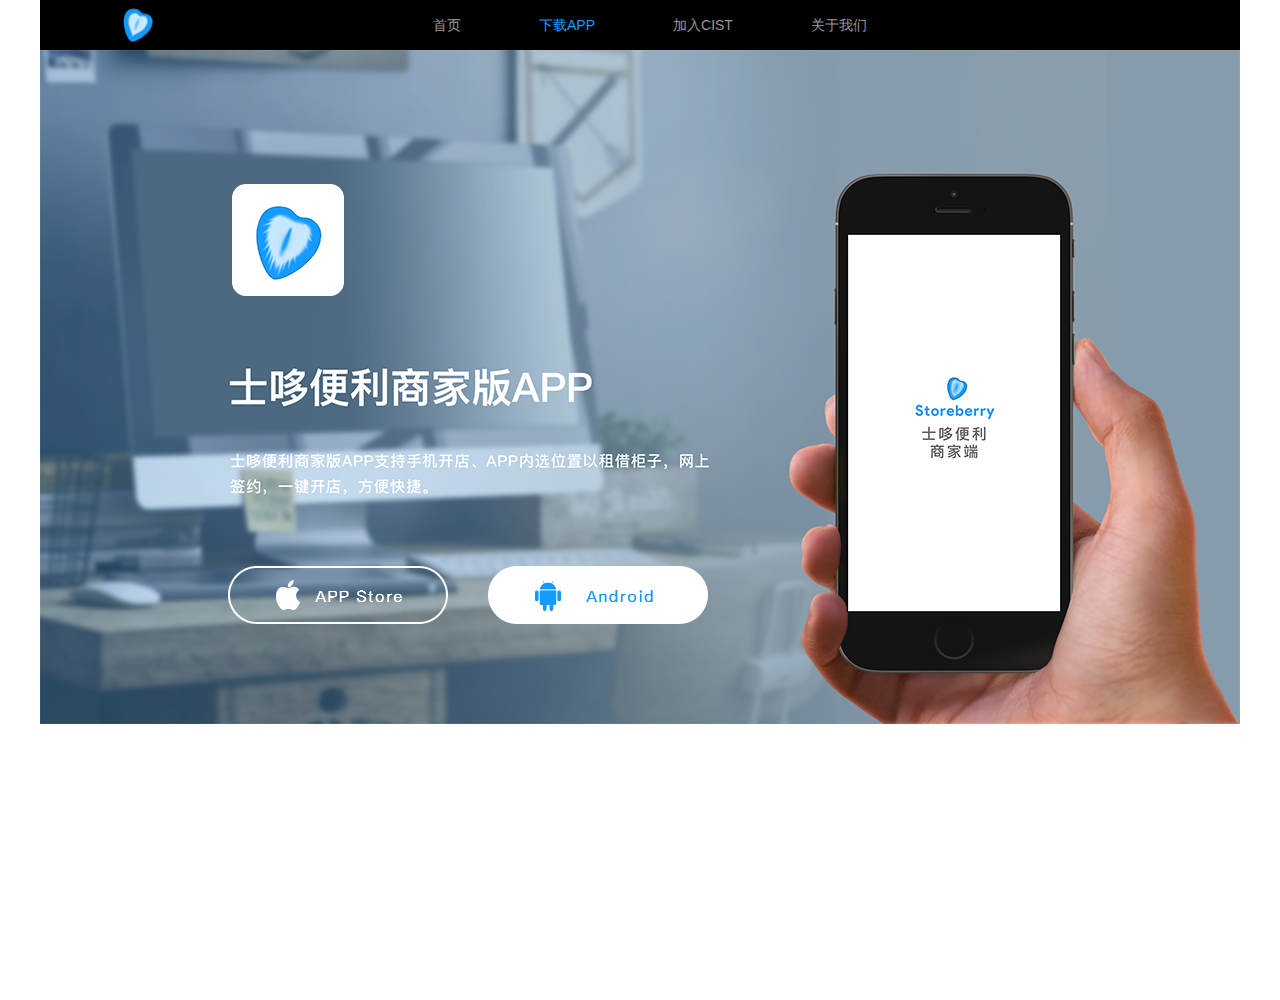
==== src/load.html @ d1dbcd14 "'3.21'" ====
<!DOCTYPE html>
<html lang="en">
<head>
    <meta charset="UTF-8">
    <meta name="viewport" content="width=device-width, initial-scale=1, maximum-scale=1, user-scalable=no">
    <title> </title>
    <script src="../js/jquery-3.3.1.min.js"></script>
    <script src="../js/bootstrap.min.js"></script>
    <link rel="stylesheet" href="../css/bootstrap.min.css">
    <link rel="stylesheet" href="../css/load.css">
</head>
<body>
    <div class="main">
        <div class="header">
            <img src="../images/logo.png" alt="">
            <p onclick="first()">首页</p>
            <p>下载APP</p>
            <p>加入CIST</p>
            <p>关于我们</p>
        </div>
        <div class="banner">
            <img src="../images/downloadapp_banner1.png" alt="">
            <div class="loads">
                <img src="../images/apple_nor.png" alt="" onclick="loadapple()">
                <img src="../images/Android-up_sel.png" alt="">
            </div>
        </div>
        <!-- <div class="container">
            <img src="../images/phone.png" alt="">
            <div class="right"></div>
        </div>
        <div class="container2"></div>
        <div class="add">
            <p>加入士哆便利</p>
        </div> -->
    </div>

</body>
<script>
    function first(){
        window.location.href = '../index.html';
    }
    //指向换图片
    $('.loads img').on('mouseenter',function(){
        if($(this).attr('src')=='../images/apple_nor.png'){
            $(this).attr('src','../images/apple_sel.png');
            $(this).siblings().attr('src','../images/Android-up_nor.png');
        }else if($(this).attr('src')=='../images/Android-up_nor.png'){
            $(this).attr('src','../images/Android-up_sel.png');
            $(this).siblings().attr('src','../images/apple_nor.png');
        }
    });
    function loadapple(){
        window.location.href = 'https://itunes.apple.com/cn/app/storeberry%E5%A3%AB%E5%93%86%E4%BE%BF%E5%88%A9/id1340671505?mt=8';
    }
</script>
</html>
---- css/load.css ----
/*
* @Author: Administrator
* @Date:   2018-03-19 17:42:32
* @Last Modified by:   Administrator
* @Last Modified time: 2018-03-21 17:31:43
*/
*{
    margin: 0;
    padding: 0;
    border: 0;
}
p{margin-bottom: 0;}
@media (max-width:900px) {
    .main{
        width:100%;
    }
    .header{
        width:100%;
        color:#999999;
        display:-webkit-flex;
        display: flex;
        flex-direction:row;
        justify-content:space-around;
        align-items: center;
        background:#000;
        padding:10px 0;
    }
    .header img{
        display:none;
    }
    .header p:nth-of-type(2){
        color:#179cff;
    }
    .banner{
        width: 100%;
        position:relative;
        /* background-image: url('../images/downloadapp_banner1.png'); */

    }
    .banner > img{
        width: 100%;
    }
    .banner .loads{
        width: 100%;
        position:absolute;
        bottom:10%;
        display:-webkit-flex;
        display: flex;
    }
    .loads img{
        height: 30px;
    }
    .loads img:nth-of-type(2){
        margin-left: 10px;
    }
    /* .content{
        width:100%;
        display:-webkit-flex;
        display: flex;
        flex-direction:row;
        align-items: center;
        flex-wrap: wrap ;
        justify-content: center;
    }
    .pic1{
        width:50%;
        color:#999;
        display:-webkit-flex;
        display: flex;
        flex-direction:column;
    }
    .pic1 p:nth-of-type(1){
        width:100%;
        color:#222222;
    }
    .pic1 p:nth-of-type(2){
        width:100%;
        color:#222222;
    }
    .pic1 p:nth-of-type(3){
        width:100%;
    }
    .pic1 p:nth-of-type(4){
        width:100%;
    }
    .pic2{
        width:50%;
    }
    .pic3{
        width:50%;
    }
    .pic4{
        width:50%;
    }
    .pic4 p:nth-of-type(1){
        width:100%;
        color:#222222;

    }
    .pic4 p:nth-of-type(2){
        width:100%;
        color:#222222;

    }
    .pic4 p:nth-of-type(3){
        width:100%;
        color:#999999;
    }
    .pic4 p:nth-of-type(4){
        width:100%;
        color:#999999;
    }
    .bottom{
        width:100%;
        display:-webkit-flex;
        display: flex;
        flex-direction:row;
        align-items: center;
        justify-content: center;
        background:#f5f5f5;
        padding:10px 0;
    }
    .bottom .left{
        width:50%;
        display:-webkit-flex;
        display: flex;
        flex-direction:column;
    }
    .left p:first-child{
        width:100%;
        width:73px;
    }
    .left p:last-child{
        color:#999999;
        width:100%;
    }
    .bottom .right{
        width:50%;
    }
    .foot{
        width:100%;
        background:#000;

    }
    .foot p:first-child{
        color:#ffffff;
    }
    .foot p:last-child{

        color:#fffc00;

    } */
}
@media screen and (min-width: 900px) {
    .main{
        width:1200px;
        margin: 0 auto;
        height: 1000px;
    }
    .header{
        width:100%;
        height:50px;
        font-size: 14px;
        color:#999999;
        display:-webkit-flex;
        display: flex;
        flex-direction:row;
        align-items: center;
        background:#000;

    }
    .header img{
        width: 34px;
        height: 34px;
        margin-left: 80px;
    }
    .header p{
        cursor:pointer;
    }
    .header p:nth-of-type(1){
        font-size: 14px;
        margin-left: 279px;
    }
    .header p:nth-of-type(2){
        margin-left: 78px;
        color:#179cff;

    }
    .header p:nth-of-type(3){
        margin-left: 78px;
    }
    .header p:nth-of-type(4){
        margin-left: 78px;
    }
    .banner{
        width: 1200px;
        height:674px;
        position:relative;
        /* background-image: url('../images/downloadapp_banner1.png'); */

    }
    .banner .loads{
        position:absolute;
        left:188px;
        bottom:100px;
        overflow: hidden;
        display:-webkit-flex;
        display: flex;
    }
    .loads img{
        cursor:pointer;
    }
    .loads img:nth-of-type(2){
        margin-left: 40px;
    }
    .container{
        width: 1200px;
        height:684px;
        /* background:green; */
        margin-top: 108px;
    }

    /* .content{
        width:100%;
        display:-webkit-flex;
        display: flex;
        flex-direction:row;
        align-items: center;
        flex-wrap: wrap ;
        justify-content: center;
        padding-bottom: 100px;

    }
    .pic1{
        width:466px;
        height: 340px;
        margin-top: 100px;
        font-size:14px;
        color:#999;
        display:-webkit-flex;
        display: flex;
        flex-direction:column;

    }
    .pic1 p:nth-of-type(1){
        font-size: 40px;
        margin-top: 50px;
        color:#222222;

    }
    .pic1 p:nth-of-type(2){
        font-size: 40px;
        margin-top: 10px;
        color:#222222;

    }
    .pic1 p:nth-of-type(3){
        margin-top: 20px;
        width:400px;
    }
    .pic1 p:nth-of-type(4){
        margin-top: 30px;
        width:400px;
    }
    .pic2{
        width:466px;
        height: 340px;
        background: red;
        margin-left: 50px;
        margin-top: 100px;
    }
    .pic3{
        width:466px;
        height: 340px;
        background: pink;
        margin-top: 100px;
    }
    .pic4{
        width:466px;
        height: 340px;
        margin-left: 50px;
        margin-top: 100px;
    }
    .pic4 p:nth-of-type(1){
        font-size: 40px;
        margin-top: 63px;
        color:#222222;

    }
    .pic4 p:nth-of-type(2){
        font-size: 40px;
        margin-top: 10px;
        color:#222222;

    }
    .pic4 p:nth-of-type(3){
        margin-top: 30px;
        font-size:14px;
        width:400px;
        color:#999999;
    }
    .pic4 p:nth-of-type(4){
        margin-top: 20px;
        font-size:14px;
        width:400px;
        color:#999999;
    }
    .bottom{
        width:100%;
        display:-webkit-flex;
        display: flex;
        flex-direction:row;
        align-items: center;
        justify-content: center;
        height:460px;
        background:#f5f5f5;
    }
    .bottom .left{
        width:550px;
        height:365px;
        display:-webkit-flex;
        display: flex;
        flex-direction:column;
    }
    .left p:first-child{
        font-size:40px;
        color:#222222;
        margin-top: 76px;
        margin-left: 60px;
        width:73px;
    }
    .left p:last-child{
        font-size:14px;
        color:#999999;
        margin-top: 40px;
        margin-left: 60px;
        width:400px;
    }
    .bottom .right{
        width:550px;
        height:365px;
        background:blue
    }
    .foot{
        width:100%;
        height:40px;
        display:-webkit-flex;
        display: flex;
        flex-direction:row;
        align-items: center;
        justify-content: center;
        background:#000;

    }
    .foot p:first-child{
        font-size:14px;
        color:#ffffff;
    }
    .foot p:last-child{
        font-size:14px;
        color:#fffc00;
        margin-left: 60px;
    } */
}
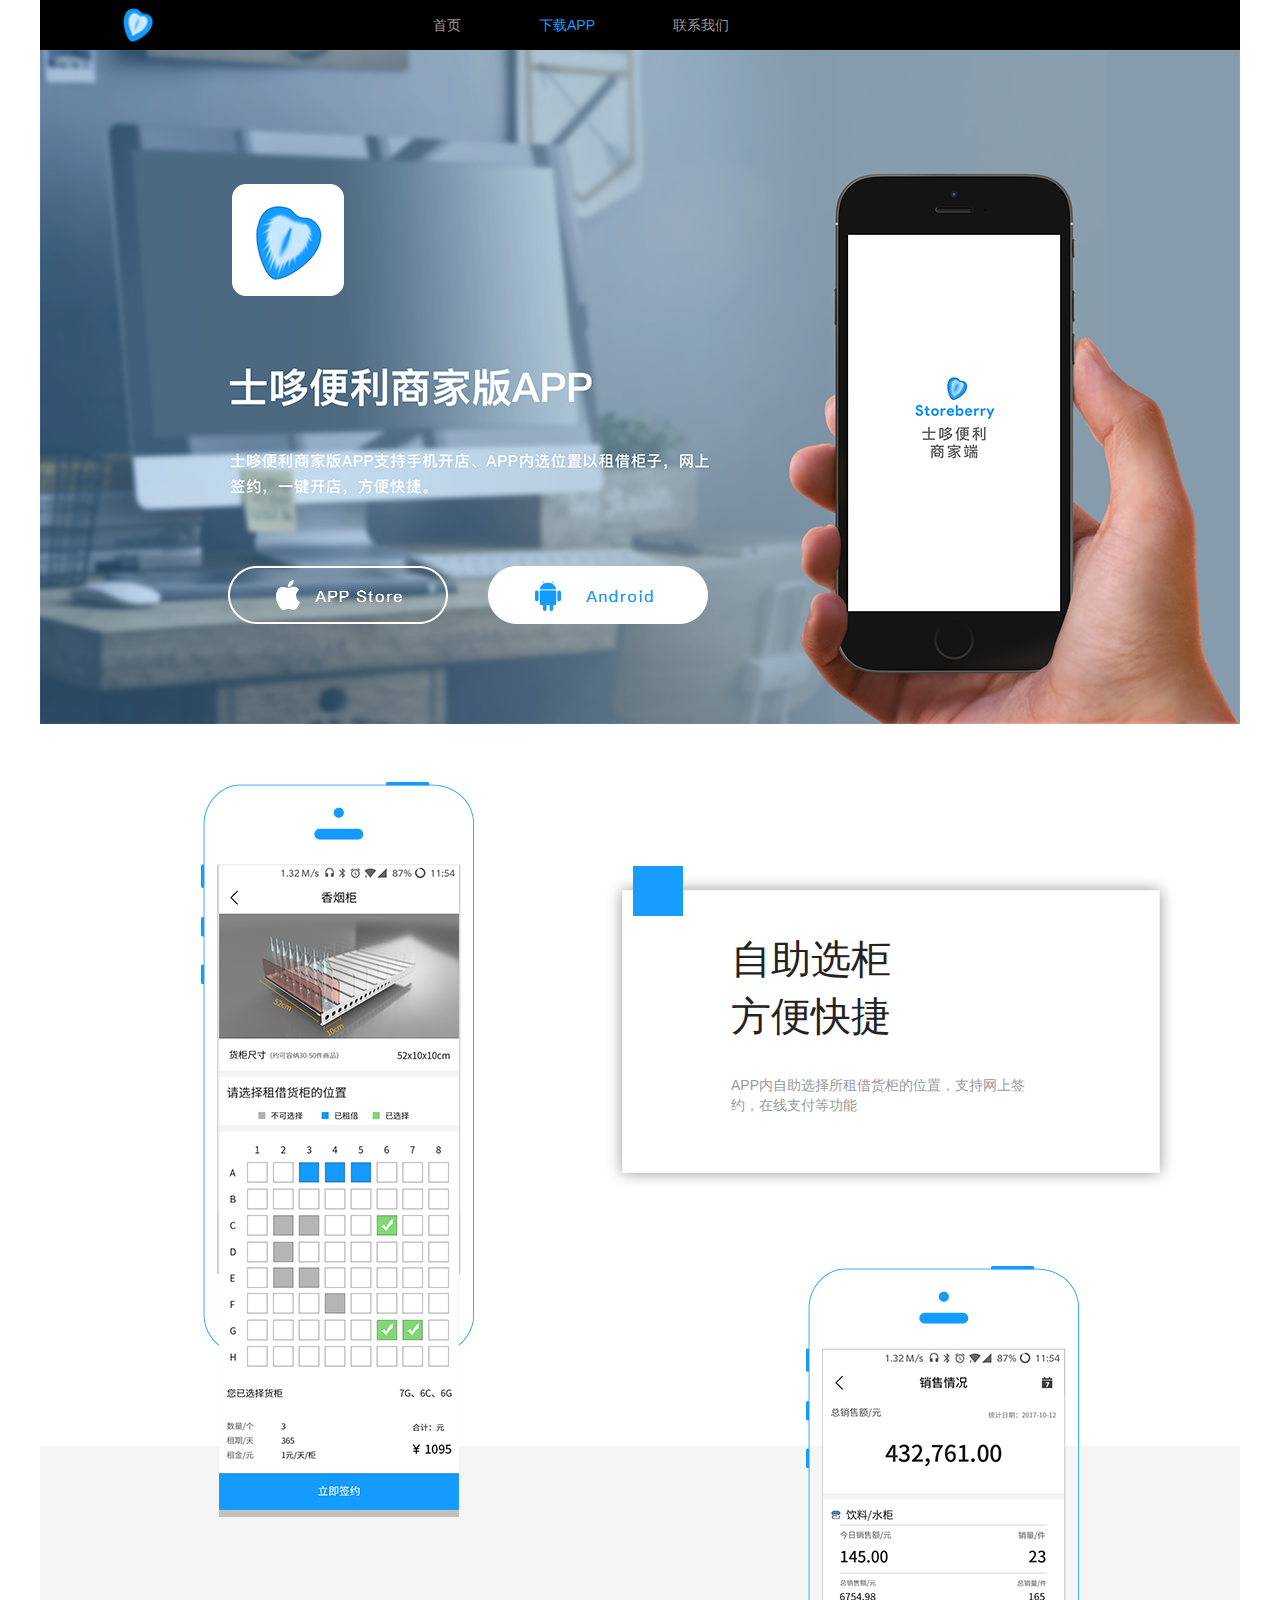
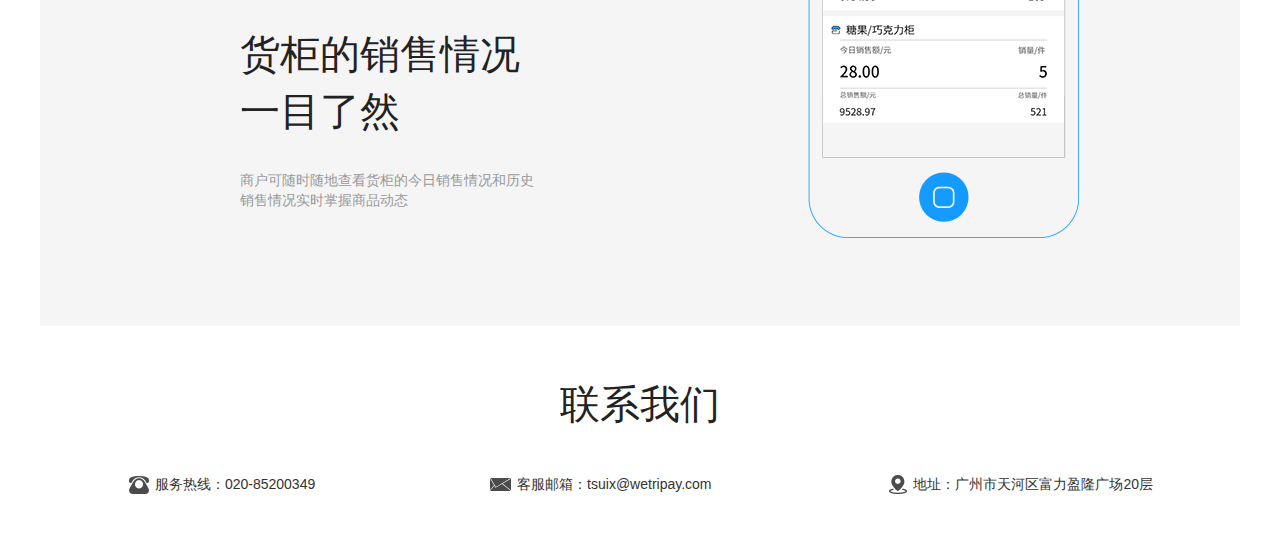
==== commit d15ad44e: "'3.22'" ====
--- a/src/load.html
+++ b/src/load.html
@@ -13,26 +13,51 @@
     <div class="main">
         <div class="header">
             <img src="../images/logo.png" alt="">
-            <p onclick="first()">首页</p>
-            <p>下载APP</p>
-            <p>加入CIST</p>
-            <p>关于我们</p>
+            <a onclick="first()">首页</a>
+            <a>下载APP</a>
+            <a href="#1F">联系我们</a>
         </div>
         <div class="banner">
             <img src="../images/downloadapp_banner1.png" alt="">
             <div class="loads">
                 <img src="../images/apple_nor.png" alt="" onclick="loadapple()">
-                <img src="../images/Android-up_sel.png" alt="">
+                <img src="../images/Android-up_sel.png" alt="" onclick="loadandriod()">
             </div>
         </div>
-        <!-- <div class="container">
+        <div class="container">
             <img src="../images/phone.png" alt="">
-            <div class="right"></div>
+            <div class="right">
+                <span></span>
+                <p>自助选柜</p>
+                <p>方便快捷</p>
+                <p>APP内自助选择所租借货柜的位置，支持网上签约，在线支付等功能</p>
+            </div>
         </div>
-        <div class="container2"></div>
-        <div class="add">
-            <p>加入士哆便利</p>
-        </div> -->
+        <div class="container2">
+            <div class="container2_left">
+                <p>货柜的销售情况</p>
+                <p>一目了然</p>
+                <p>商户可随时随地查看货柜的今日销售情况和历史销售情况实时掌握商品动态</p>
+            </div>
+            <img src="../images/phone3.png" alt="">
+        </div>
+        <div class="add" name="1F">
+            <p><a name="1F">联系我们</a></p>
+            <div class="adress">
+                <div class="one">
+                    <img src="../images/call.png" alt="">
+                    <span>服务热线：020-85200349</span>
+                </div>
+                <div class="to">
+                    <img src="../images/mail.png" alt="">
+                    <span>客服邮箱：tsuix@wetripay.com</span>
+                </div>
+                <div class="three">
+                    <img src="../images/locate.png" alt="">
+                    <span>地址：广州市天河区富力盈隆广场20层</span>
+                </div>
+            </div>
+        </div>
     </div>
 
 </body>
@@ -50,8 +75,16 @@
             $(this).siblings().attr('src','../images/apple_nor.png');
         }
     });
+    //下载
     function loadapple(){
         window.location.href = 'https://itunes.apple.com/cn/app/storeberry%E5%A3%AB%E5%93%86%E4%BE%BF%E5%88%A9/id1340671505?mt=8';
     }
+    function loadandriod(){
+        window.location.href = 'https://www.newasp.net/android/392298.html';
+    }
+    //点击变颜色
+    $('.header a').on('click',function(){
+        $(this).css('color','#179cff').siblings().css('color','#999999');
+    });
 </script>
 </html>
--- a/css/load.css
+++ b/css/load.css
@@ -2,13 +2,34 @@
 * @Author: Administrator
 * @Date:   2018-03-19 17:42:32
 * @Last Modified by:   Administrator
-* @Last Modified time: 2018-03-21 17:31:43
+* @Last Modified time: 2018-03-22 17:12:19
 */
 *{
     margin: 0;
     padding: 0;
     border: 0;
 }
+a{
+    text-decoration:none;
+    out-line: none;
+    color: #999999;
+}
+a:link {
+ color: #999999;
+ text-decoration: none
+}
+a:visited {
+ color: #999999;
+ text-decoration: none
+}
+a:hover {
+ color: #999999;
+ text-decoration: none;
+}
+a:active {
+ color: #179cff;
+ text-decoration: none;
+}
 p{margin-bottom: 0;}
 @media (max-width:900px) {
     .main{
@@ -23,12 +44,12 @@
         justify-content:space-around;
         align-items: center;
         background:#000;
-        padding:10px 0;
+        /* padding:10px 0; */
     }
     .header img{
-        display:none;
-    }
-    .header p:nth-of-type(2){
+        /* display:none; */
+    }
+    .header a:nth-of-type(2){
         color:#179cff;
     }
     .banner{
@@ -52,6 +73,76 @@
     }
     .loads img:nth-of-type(2){
         margin-left: 10px;
+    }
+    .container{
+        overflow:hidden;
+        margin-top: 10px;
+    }
+    .container img{
+        width: 45%;
+        float: left;
+    }
+    .container .right{
+        width: 45%;
+        float: right;
+        margin-top: 20%;
+    }
+    .container .right p:nth-of-type(1){
+        font-size:18px;
+        font-weight: bold;
+
+    }
+    .container .right p:nth-of-type(2){
+        font-size:18px;
+        font-weight: bold;
+        margin-top: 10px;
+    }
+    .container .right p:nth-of-type(3){
+        font-size:14px;
+        margin-top: 10px;
+    }
+    .container2{
+        overflow:hidden;
+    }
+    .container2 img{
+        width: 45%;
+        float: right;
+        margin-right: 10px;
+    }
+    .container2_left{
+        width: 45%;
+        float: left;
+        margin-top: 30%;
+        margin-left: 10px;
+    }
+    .container2_left p:nth-of-type(1){
+        font-size:18px;
+        font-weight: bold;
+    }
+    .container2_left p:nth-of-type(2){
+        font-size:18px;
+        font-weight: bold;
+        margin-top: 10px;
+    }
+    .container2_left p:nth-of-type(3){
+        font-size:14px;
+        margin-top: 10px;
+    }
+    .add{
+        background:#f5f5f5;
+        margin-top: 20px;
+    }
+    .add p{
+        text-align:center;
+        padding:10px 0;
+    }
+    .add a{
+        font-size:18px;
+        color:#222222;
+        font-weight:bold;
+    }
+    .adress{
+        font-size:14px;
     }
     /* .content{
         width:100%;
@@ -174,22 +265,22 @@
         height: 34px;
         margin-left: 80px;
     }
-    .header p{
+    .header a{
         cursor:pointer;
     }
-    .header p:nth-of-type(1){
+    .header a:nth-of-type(1){
         font-size: 14px;
         margin-left: 279px;
     }
-    .header p:nth-of-type(2){
+    .header a:nth-of-type(2){
         margin-left: 78px;
         color:#179cff;
 
     }
-    .header p:nth-of-type(3){
+    .header a:nth-of-type(3){
         margin-left: 78px;
     }
-    .header p:nth-of-type(4){
+    .header a:nth-of-type(4){
         margin-left: 78px;
     }
     .banner{
@@ -215,11 +306,112 @@
     }
     .container{
         width: 1200px;
-        height:684px;
-        /* background:green; */
-        margin-top: 108px;
-    }
-
+        height:500px;
+        margin-top: 58px;
+        position:relative;
+
+    }
+    .container img{
+        left: 160px;
+        position:absolute;
+        top: 0;
+        z-index: 9;
+
+    }
+    .container .right{
+        width: 538px;
+        height:283px;
+        right: 80px;
+        position:absolute;
+        top: 108px;
+        display:-webkit-flex;
+        display: flex;
+        flex-direction:column;
+        border:1px solid #f5f5f5;
+        box-shadow:#999999 0 0 14px ;
+
+    }
+    .right span{
+        width: 50px;
+        height:50px;
+        background:#179cff;
+        position:absolute;
+        left:10px;
+        top: -25px;
+    }
+    .right p{
+        font-size: 40px;
+        color:#222222;
+        margin-left: 108px;
+    }
+    .right p:nth-of-type(1){
+        margin-top: 40px;
+    }
+    .right p:nth-of-type(3){
+        font-size: 14px;
+        color:#999999;
+        margin-top: 30px;
+        width: 300px;
+    }
+    .container2{
+        background:#f5f5f5;
+        height:480px;
+        margin-top: 164px;
+        position:relative;
+    }
+    .container2 .container2_left{
+        float: left;
+        display:-webkit-flex;
+        display: flex;
+        flex-direction:column;
+        margin-top: 180px;
+        margin-left: 200px;
+    }
+    .container2 p{
+        font-size: 40px;
+        color:#222222;
+    }
+    .container2 p:nth-of-type(1){
+    }
+    .container2 p:nth-of-type(3){
+        font-size: 14px;
+        color:#999999;
+        margin-top: 30px;
+        width: 300px;
+    }
+    .container2 img{
+        position:absolute;
+        top:-180px;
+        right:160px;
+
+    }
+    .add{
+        display:-webkit-flex;
+        display: flex;
+        flex-direction:column;
+        align-items: center;
+    }
+    .add > p{
+        font-size:40px;
+        color:#222222;
+        margin-top: 50px;
+    }
+    .add p a{
+        color:#222222;
+    }
+    .add p a:active {
+        color: #222222;
+        text-decoration: none;
+    }
+    .adress{
+        width:100%;
+        margin-top: 40px;
+        margin-bottom:50px;
+        display:-webkit-flex;
+        display: flex;
+        flex-direction:row;
+        justify-content:space-around;
+    }
     /* .content{
         width:100%;
         display:-webkit-flex;
